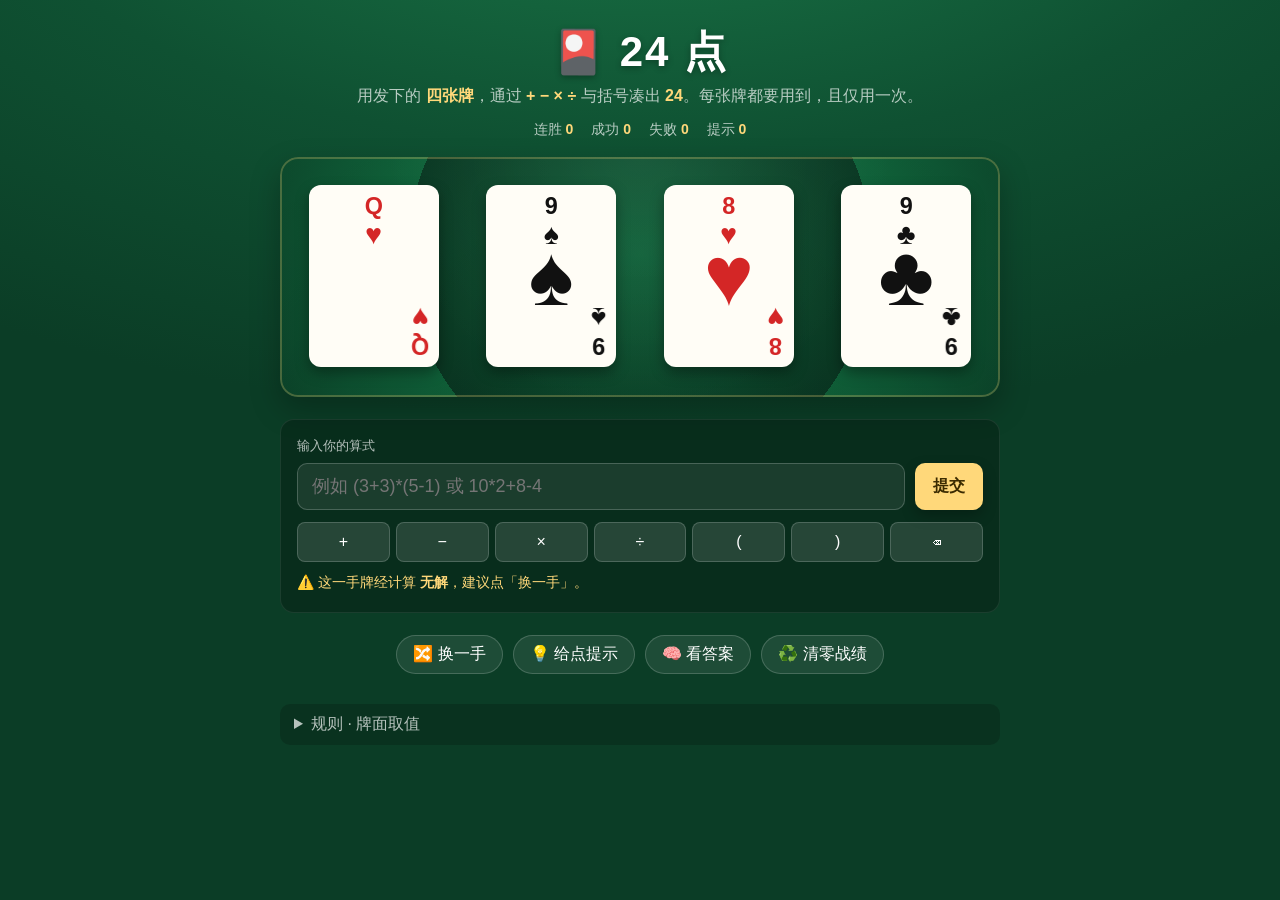
==== docs/index.html @ b72bf18d "feat: 添加 24 点纸牌游戏（静态站点，GitHub Pages 部署）" ====
<!doctype html>
<html lang="zh-CN">
<head>
<meta charset="utf-8" />
<meta name="viewport" content="width=device-width, initial-scale=1" />
<title>24 点 · 真实纸牌</title>
<link rel="stylesheet" href="styles.css" />
</head>
<body>
  <header class="hero">
    <h1>🎴 24 点</h1>
    <p class="sub">用发下的 <b>四张牌</b>，通过 <b>+ − × ÷</b> 与括号凑出 <b>24</b>。每张牌都要用到，且仅用一次。</p>
    <div class="scoreboard">
      <span>连胜 <b id="streak">0</b></span>
      <span>成功 <b id="wins">0</b></span>
      <span>失败 <b id="losses">0</b></span>
      <span>提示 <b id="hints">0</b></span>
    </div>
  </header>

  <main>
    <section class="deck-wrap">
      <div id="cards" class="cards"></div>
    </section>

    <section class="input-wrap">
      <label for="expr">输入你的算式</label>
      <div class="expr-row">
        <input id="expr" type="text" placeholder="例如 (3+3)*(5-1) 或 10*2+8-4" autocomplete="off" spellcheck="false" />
        <button id="btn-check" class="primary">提交</button>
      </div>
      <div class="kbd-row" id="kbd-row">
        <button class="kbd" data-val="+">+</button>
        <button class="kbd" data-val="-">−</button>
        <button class="kbd" data-val="*">×</button>
        <button class="kbd" data-val="/">÷</button>
        <button class="kbd" data-val="(">(</button>
        <button class="kbd" data-val=")">)</button>
        <button class="kbd" data-val="back">⌫</button>
      </div>
      <div id="msg" class="msg" aria-live="polite"></div>
    </section>

    <section class="actions">
      <button id="btn-deal" class="ghost">🔀 换一手</button>
      <button id="btn-hint" class="ghost">💡 给点提示</button>
      <button id="btn-answer" class="ghost">🧠 看答案</button>
      <button id="btn-reset" class="ghost">♻️ 清零战绩</button>
    </section>

    <section class="rules">
      <details>
        <summary>规则 · 牌面取值</summary>
        <ul>
          <li>A = 1，2–10 = 面值，J / Q / K = 10（经典"凑 24"规则）。</li>
          <li>支持小数中间结果，例如 <code>3÷(1−5÷6)=24</code>。</li>
          <li>若一手牌无解，点「换一手」即可；或按「看答案」查看（无解会提示）。</li>
          <li>输入中请使用 <code>*</code> 表示乘，<code>/</code> 表示除。</li>
        </ul>
      </details>
    </section>
  </main>

  <div id="modal" class="modal hidden" role="dialog" aria-modal="true">
    <div class="modal-card">
      <h2 id="modal-title">🎉 太棒了！</h2>
      <p id="modal-body"></p>
      <div class="modal-actions">
        <button id="modal-next" class="primary">再来一手</button>
        <button id="modal-close" class="ghost">关闭</button>
      </div>
    </div>
  </div>

  <script src="solver.js"></script>
  <script src="game.js"></script>
</body>
</html>
---- docs/styles.css ----
/* ========== 基础风格 ========== */
:root {
  --bg: #0f5132;          /* 扑克桌绿 */
  --bg2: #0b3d26;
  --felt: repeating-radial-gradient(circle at 50% 40%, #116b3f 0, #0b3d26 60%);
  --card-bg: #fffdf6;
  --card-shadow: 0 6px 14px rgba(0, 0, 0, 0.35), 0 1px 0 rgba(255,255,255,.05) inset;
  --red: #d42626;
  --black: #111;
  --gold: #ffd87a;
  --primary: #ffd87a;
  --primary-text: #3a2a00;
  --muted: rgba(255,255,255,.7);
}

* { box-sizing: border-box; }
html, body { margin: 0; padding: 0; }
body {
  font-family: -apple-system, BlinkMacSystemFont, "Segoe UI", "PingFang SC",
               "Hiragino Sans GB", "Microsoft YaHei", sans-serif;
  color: #fff;
  background: radial-gradient(1200px 600px at 50% -20%, #1b7a4a 0%, var(--bg) 55%, var(--bg2) 100%);
  min-height: 100vh;
  padding: 24px 16px 80px;
}

.hero { text-align: center; margin-bottom: 18px; }
.hero h1 {
  margin: 0; font-size: clamp(28px, 5vw, 42px);
  letter-spacing: 2px;
  text-shadow: 0 2px 6px rgba(0,0,0,.3);
}
.hero .sub { color: var(--muted); margin: 6px 0 14px; }
.hero .sub b { color: var(--gold); }

.scoreboard {
  display: flex; gap: 18px; justify-content: center;
  color: var(--muted); font-size: 14px;
}
.scoreboard b { color: var(--gold); font-variant-numeric: tabular-nums; }

/* ========== 主体布局 ========== */
main {
  max-width: 720px; margin: 0 auto;
  display: grid; gap: 22px;
}

/* ========== 牌桌 ========== */
.deck-wrap {
  padding: 28px 12px 30px;
  border-radius: 18px;
  background:
    radial-gradient(circle at 50% 0%, rgba(255,255,255,.05), transparent 60%),
    linear-gradient(180deg, rgba(0,0,0,.08), rgba(0,0,0,.14)),
    var(--felt);
  box-shadow:
    inset 0 0 0 2px rgba(255,216,122,.25),
    0 12px 30px rgba(0,0,0,.25);
}

.cards {
  display: grid;
  grid-template-columns: repeat(4, 1fr);
  gap: 14px;
  justify-items: center;
  perspective: 1200px;
}

/* ========== 真实扑克牌样式 ========== */
.card {
  --w: min(22vw, 130px);
  width: var(--w);
  aspect-ratio: 2.5 / 3.5;
  background: var(--card-bg);
  color: var(--black);
  border-radius: 12px;
  box-shadow: var(--card-shadow);
  position: relative;
  padding: 10px;
  display: flex; flex-direction: column; justify-content: space-between;
  animation: dealIn .5s cubic-bezier(.2,.8,.2,1) both;
  transform-style: preserve-3d;
}
.card.red { color: var(--red); }
.card.back {
  background:
    repeating-linear-gradient(45deg, #0f3a7a 0 6px, #1a4ea0 6px 12px),
    linear-gradient(135deg, #0f3a7a, #1a4ea0);
  color: transparent;
  box-shadow: 0 6px 14px rgba(0,0,0,.45);
}
.card .corner {
  display: flex; flex-direction: column; align-items: center; line-height: 1;
  font-weight: 700;
  font-size: calc(var(--w) * 0.18);
}
.card .corner .suit { font-size: calc(var(--w) * 0.22); margin-top: 2px; }
.card .corner.br { align-self: flex-end; transform: rotate(180deg); }
.card .pip {
  position: absolute; inset: 0;
  display: flex; align-items: center; justify-content: center;
  font-size: calc(var(--w) * 0.65);
  font-weight: 700;
}
.card.jqk .pip {
  font-size: calc(var(--w) * 0.18);
  font-family: "Georgia", "STSong", serif;
  font-weight: 400;
  letter-spacing: 2px;
}
.card.jqk .pip::before { content: attr(data-label); }

@keyframes dealIn {
  from { opacity: 0; transform: translateY(40px) rotate(-8deg) scale(.9); }
  to   { opacity: 1; transform: translateY(0) rotate(0) scale(1); }
}
.card:nth-child(1) { animation-delay: .05s; }
.card:nth-child(2) { animation-delay: .15s; }
.card:nth-child(3) { animation-delay: .25s; }
.card:nth-child(4) { animation-delay: .35s; }

/* ========== 输入区 ========== */
.input-wrap {
  background: rgba(0,0,0,.25);
  border: 1px solid rgba(255,255,255,.08);
  border-radius: 14px;
  padding: 16px;
}
.input-wrap label { color: var(--muted); font-size: 13px; }
.expr-row { display: flex; gap: 10px; margin-top: 8px; }
.expr-row input {
  flex: 1;
  font: inherit;
  font-size: 18px;
  padding: 12px 14px;
  border-radius: 10px;
  border: 1px solid rgba(255,255,255,.2);
  background: rgba(255,255,255,.08);
  color: #fff;
  outline: none;
  transition: border-color .15s, background .15s;
}
.expr-row input:focus { border-color: var(--gold); background: rgba(255,255,255,.14); }
.expr-row input.error { border-color: #ff6b6b; }

.primary {
  font: inherit;
  background: var(--primary);
  color: var(--primary-text);
  font-weight: 700;
  padding: 0 18px;
  border: none;
  border-radius: 10px;
  cursor: pointer;
  transition: transform .05s ease, box-shadow .15s;
  box-shadow: 0 6px 14px rgba(0,0,0,.25);
}
.primary:active { transform: translateY(1px); }

.kbd-row { display: grid; grid-template-columns: repeat(7, 1fr); gap: 6px; margin-top: 12px; }
.kbd {
  font: inherit;
  background: rgba(255,255,255,.12);
  color: #fff;
  border: 1px solid rgba(255,255,255,.18);
  padding: 10px 0;
  border-radius: 8px;
  cursor: pointer;
}
.kbd:hover { background: rgba(255,255,255,.22); }
.kbd:active { transform: translateY(1px); }

.msg {
  min-height: 22px;
  margin-top: 12px;
  font-size: 14px;
  color: var(--muted);
}
.msg.ok { color: #8fffa4; }
.msg.err { color: #ff9a9a; }
.msg.info { color: var(--gold); }

/* ========== 动作按钮 ========== */
.actions {
  display: flex; flex-wrap: wrap; gap: 10px; justify-content: center;
}
.ghost {
  font: inherit;
  background: rgba(255,255,255,.08);
  color: #fff;
  border: 1px solid rgba(255,255,255,.18);
  border-radius: 999px;
  padding: 8px 16px;
  cursor: pointer;
}
.ghost:hover { background: rgba(255,255,255,.18); }

/* ========== 规则 ========== */
.rules { margin-top: 8px; }
.rules details { background: rgba(0,0,0,.18); border-radius: 10px; padding: 10px 14px; }
.rules summary { cursor: pointer; color: var(--muted); }
.rules ul { margin: 8px 0 0; padding-left: 18px; color: var(--muted); font-size: 14px; }
.rules code { background: rgba(255,255,255,.1); padding: 1px 5px; border-radius: 4px; }

/* ========== 弹窗 ========== */
.modal {
  position: fixed; inset: 0;
  background: rgba(0,0,0,.55);
  display: flex; align-items: center; justify-content: center;
  padding: 20px;
}
.modal.hidden { display: none; }
.modal-card {
  background: #1b1b1b;
  border: 1px solid rgba(255,255,255,.12);
  border-radius: 16px;
  padding: 22px;
  max-width: 420px;
  width: 100%;
  text-align: center;
}
.modal-card h2 { margin: 0 0 8px; }
.modal-card p { color: var(--muted); margin: 0 0 16px; line-height: 1.6; }
.modal-actions { display: flex; gap: 10px; justify-content: center; }

@media (max-width: 480px) {
  .card { --w: min(22vw, 120px); }
  .scoreboard { gap: 10px; font-size: 12px; }
}
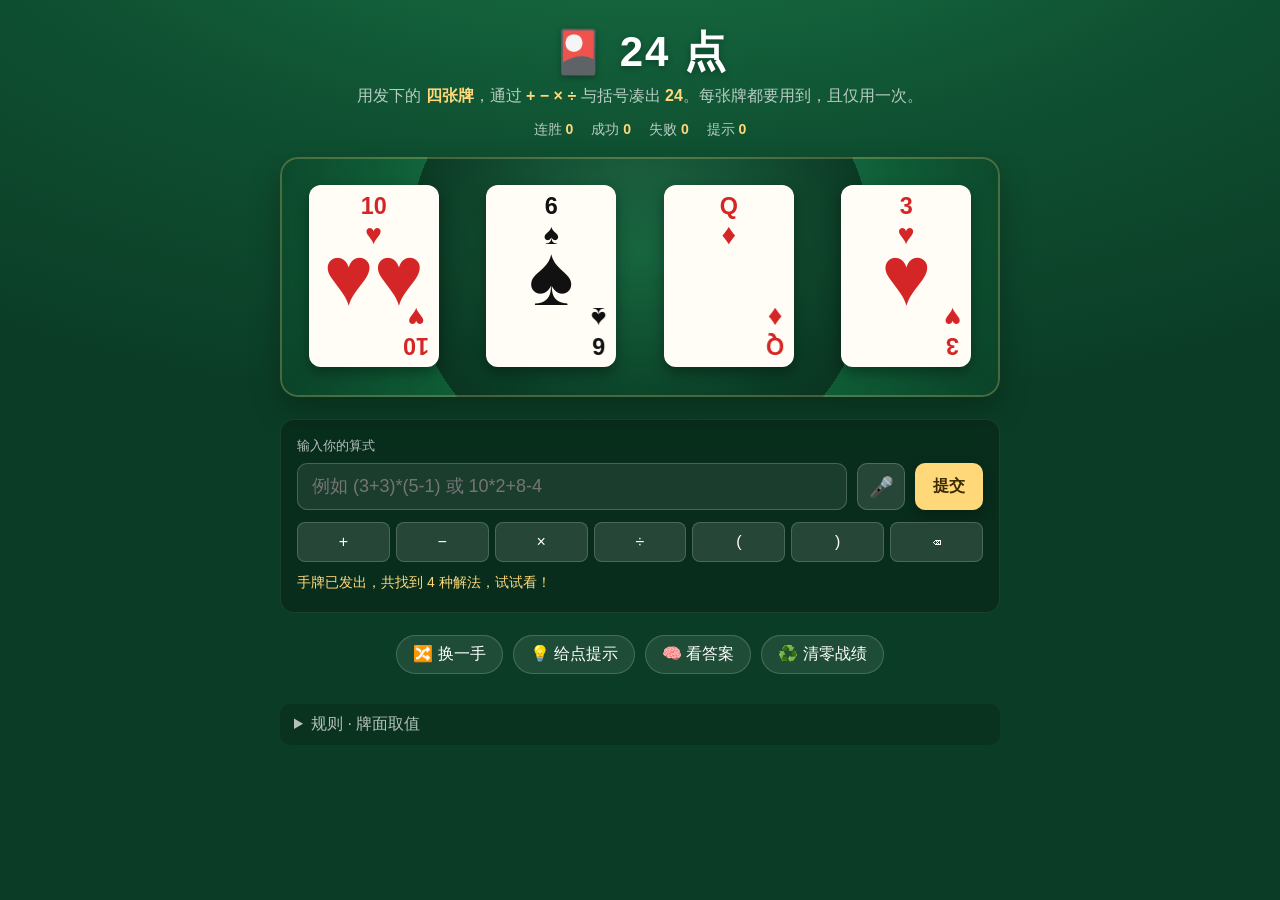
==== commit 030c516e: "feat: 新增语音输入算式按钮（中文口述自动转算式）" ====
--- a/docs/index.html
+++ b/docs/index.html
@@ -27,6 +27,7 @@
       <label for="expr">输入你的算式</label>
       <div class="expr-row">
         <input id="expr" type="text" placeholder="例如 (3+3)*(5-1) 或 10*2+8-4" autocomplete="off" spellcheck="false" />
+        <button id="btn-voice" class="voice" title="语音输入算式" aria-label="语音输入算式" aria-pressed="false">🎤</button>
         <button id="btn-check" class="primary">提交</button>
       </div>
       <div class="kbd-row" id="kbd-row">
@@ -56,6 +57,7 @@
           <li>支持小数中间结果，例如 <code>3÷(1−5÷6)=24</code>。</li>
           <li>若一手牌无解，点「换一手」即可；或按「看答案」查看（无解会提示）。</li>
           <li>输入中请使用 <code>*</code> 表示乘，<code>/</code> 表示除。</li>
+          <li>🎤 语音输入：点麦克风后直接念算式，如「三加三乘以五减一」，会自动转成 <code>(3+3)*(5-1)</code>。需要 Chrome / Edge / Safari 并允许麦克风权限。</li>
         </ul>
       </details>
     </section>
--- a/docs/styles.css
+++ b/docs/styles.css
@@ -157,6 +157,33 @@
 }
 .primary:active { transform: translateY(1px); }
 
+/* ========== 语音输入按钮 ========== */
+.voice {
+  flex: 0 0 auto;
+  width: 48px;
+  font: inherit;
+  font-size: 20px;
+  line-height: 1;
+  color: #fff;
+  background: rgba(255,255,255,.12);
+  border: 1px solid rgba(255,255,255,.2);
+  border-radius: 10px;
+  cursor: pointer;
+  transition: background .15s, transform .1s;
+}
+.voice:hover { background: rgba(255,255,255,.22); }
+.voice:active { transform: translateY(1px); }
+.voice.listening {
+  background: var(--red);
+  border-color: #ff8a8a;
+  animation: micPulse 1.1s ease-in-out infinite;
+}
+.voice.unsupported { opacity: .45; }
+@keyframes micPulse {
+  0%, 100% { box-shadow: 0 0 0 0 rgba(212,38,38,.65); }
+  50%      { box-shadow: 0 0 0 9px rgba(212,38,38,0); }
+}
+
 .kbd-row { display: grid; grid-template-columns: repeat(7, 1fr); gap: 6px; margin-top: 12px; }
 .kbd {
   font: inherit;
